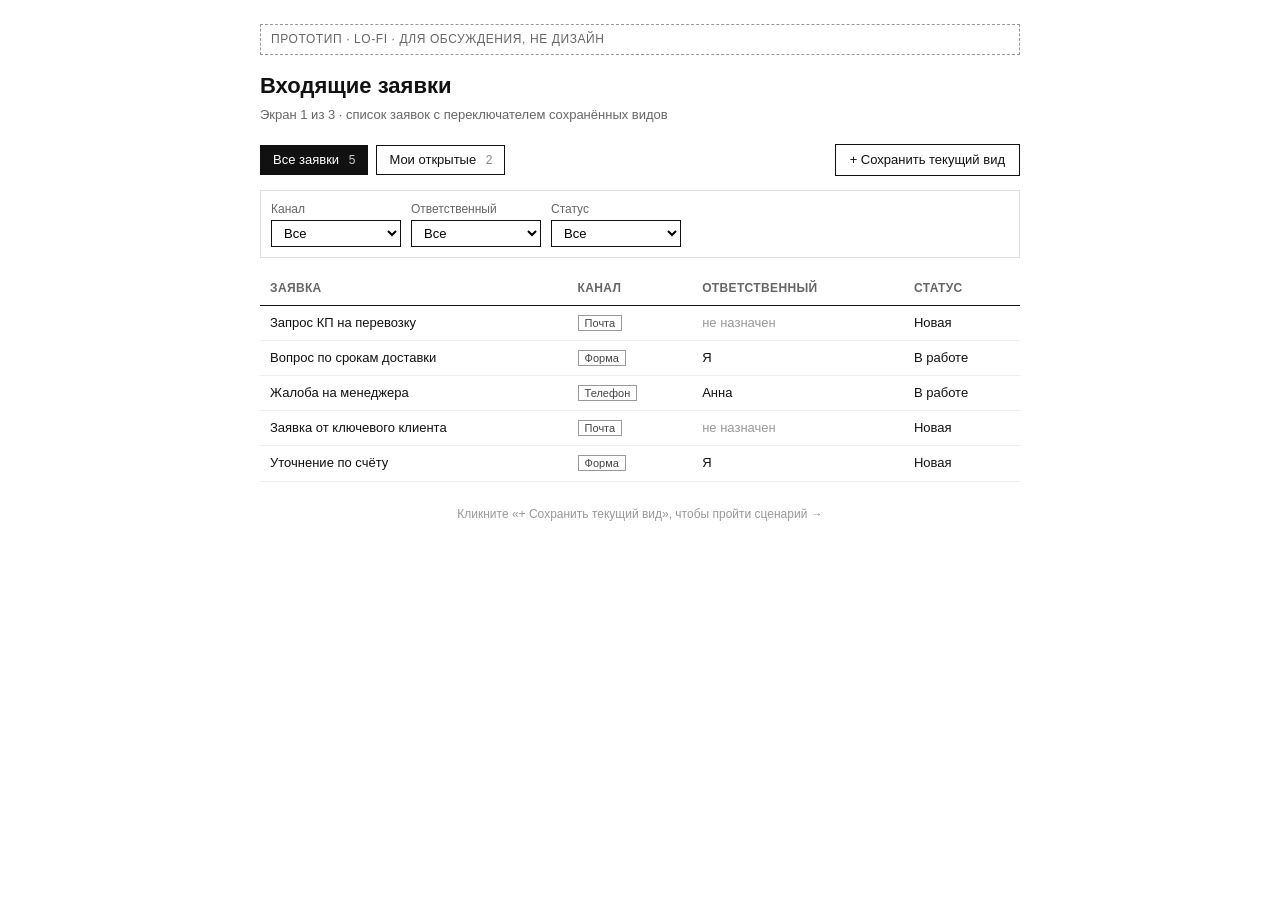
==== cases/D-feature-prototype/example/index.html @ c565ba01 "Add case D: feature idea -> spec + clickable lo-fi prototype Новый кейс D: из сырой идеи фичи сделат" ====
<!DOCTYPE html>
<html lang="ru">
<head>
  <meta charset="UTF-8">
  <meta name="viewport" content="width=device-width, initial-scale=1.0">
  <title>Прототип: входящие заявки — сохранённые виды</title>
  <link rel="stylesheet" href="style.css">
</head>
<body>
  <div class="proto-banner">Прототип · lo-fi · для обсуждения, не дизайн</div>
  <div class="wrap">
    <h1>Входящие заявки</h1>
    <p class="subtitle">Экран 1 из 3 · список заявок с переключателем сохранённых видов</p>

    <!-- Сохранённые виды -->
    <div class="views">
      <a class="view-chip active" href="index.html">Все заявки <span class="count">5</span></a>
      <a class="view-chip" href="index.html">Мои открытые <span class="count">2</span></a>
      <span class="spacer"></span>
      <a class="btn" href="save-view.html">+ Сохранить текущий вид</a>
    </div>

    <!-- Фильтры -->
    <div class="filters">
      <div>
        <label>Канал</label>
        <select class="select"><option>Все</option><option>Почта</option><option>Форма</option><option>Телефон</option></select>
      </div>
      <div>
        <label>Ответственный</label>
        <select class="select"><option>Все</option><option>Не назначен</option><option>Я</option></select>
      </div>
      <div>
        <label>Статус</label>
        <select class="select"><option>Все</option><option>Новая</option><option>В работе</option><option>Закрыта</option></select>
      </div>
    </div>

    <!-- Список -->
    <table>
      <thead>
        <tr><th>Заявка</th><th>Канал</th><th>Ответственный</th><th>Статус</th></tr>
      </thead>
      <tbody>
        <tr><td>Запрос КП на перевозку</td><td><span class="tag">Почта</span></td><td class="muted">не назначен</td><td>Новая</td></tr>
        <tr><td>Вопрос по срокам доставки</td><td><span class="tag">Форма</span></td><td>Я</td><td>В работе</td></tr>
        <tr><td>Жалоба на менеджера</td><td><span class="tag">Телефон</span></td><td>Анна</td><td>В работе</td></tr>
        <tr><td>Заявка от ключевого клиента</td><td><span class="tag">Почта</span></td><td class="muted">не назначен</td><td>Новая</td></tr>
        <tr><td>Уточнение по счёту</td><td><span class="tag">Форма</span></td><td>Я</td><td>Новая</td></tr>
      </tbody>
    </table>

    <p class="footer-hint">Кликните «+ Сохранить текущий вид», чтобы пройти сценарий →</p>
  </div>
</body>
</html>
---- cases/D-feature-prototype/example/style.css ----
/* Lo-fi черно-белый wireframe. Намеренно без цвета и украшений. */
* { box-sizing: border-box; }

body {
  font-family: Arial, Helvetica, sans-serif;
  color: #111;
  background: #fff;
  margin: 0;
  padding: 24px;
  line-height: 1.4;
}

.proto-banner {
  max-width: 760px;
  margin: 0 auto 16px;
  border: 1px dashed #999;
  padding: 6px 10px;
  font-size: 12px;
  color: #666;
  text-transform: uppercase;
  letter-spacing: 0.05em;
}

.wrap { max-width: 760px; margin: 0 auto; }

h1 { font-size: 22px; margin: 0 0 4px; }
.subtitle { color: #666; font-size: 13px; margin: 0 0 20px; }

/* Views bar */
.views { display: flex; gap: 8px; flex-wrap: wrap; align-items: center; margin-bottom: 14px; }
.view-chip {
  border: 1px solid #111;
  padding: 5px 12px;
  font-size: 13px;
  text-decoration: none;
  color: #111;
  background: #fff;
}
.view-chip.active { background: #111; color: #fff; }
.view-chip .count { color: #888; margin-left: 6px; font-size: 12px; }
.view-chip.active .count { color: #ccc; }

/* Filter row */
.filters {
  display: flex; gap: 10px; flex-wrap: wrap; align-items: center;
  border: 1px solid #ddd; padding: 10px; margin-bottom: 14px;
}
.filters label { font-size: 12px; color: #666; display: block; margin-bottom: 2px; }
.select {
  border: 1px solid #111; padding: 4px 8px; font-size: 13px; background: #fff; min-width: 130px;
}
.spacer { flex: 1; }

/* Buttons */
.btn {
  display: inline-block; border: 1px solid #111; background: #fff; color: #111;
  padding: 6px 14px; font-size: 13px; text-decoration: none; cursor: pointer;
}
.btn.primary { background: #111; color: #fff; }
.btn:focus { outline: 2px solid #111; }

/* List / table */
table { width: 100%; border-collapse: collapse; font-size: 13px; }
th, td { text-align: left; padding: 8px 10px; border-bottom: 1px solid #eee; }
th { border-bottom: 1px solid #111; font-size: 12px; color: #666; text-transform: uppercase; letter-spacing: 0.03em; }
.tag { border: 1px solid #999; padding: 1px 6px; font-size: 11px; color: #444; }
.muted { color: #999; }

/* Modal-ish form card */
.card {
  border: 1px solid #111; padding: 20px; max-width: 460px; margin: 0 auto;
}
.field { margin-bottom: 14px; }
.field label { display: block; font-size: 12px; color: #666; margin-bottom: 4px; }
.field input[type=text] { width: 100%; border: 1px solid #111; padding: 7px 9px; font-size: 14px; }
.captured { border: 1px dashed #999; padding: 10px; font-size: 13px; color: #444; }
.actions { display: flex; gap: 10px; margin-top: 8px; }

.note { border-left: 3px solid #111; padding: 8px 12px; font-size: 13px; margin-bottom: 14px; background: #f6f6f6; }
.footer-hint { color: #999; font-size: 12px; margin-top: 24px; text-align: center; }
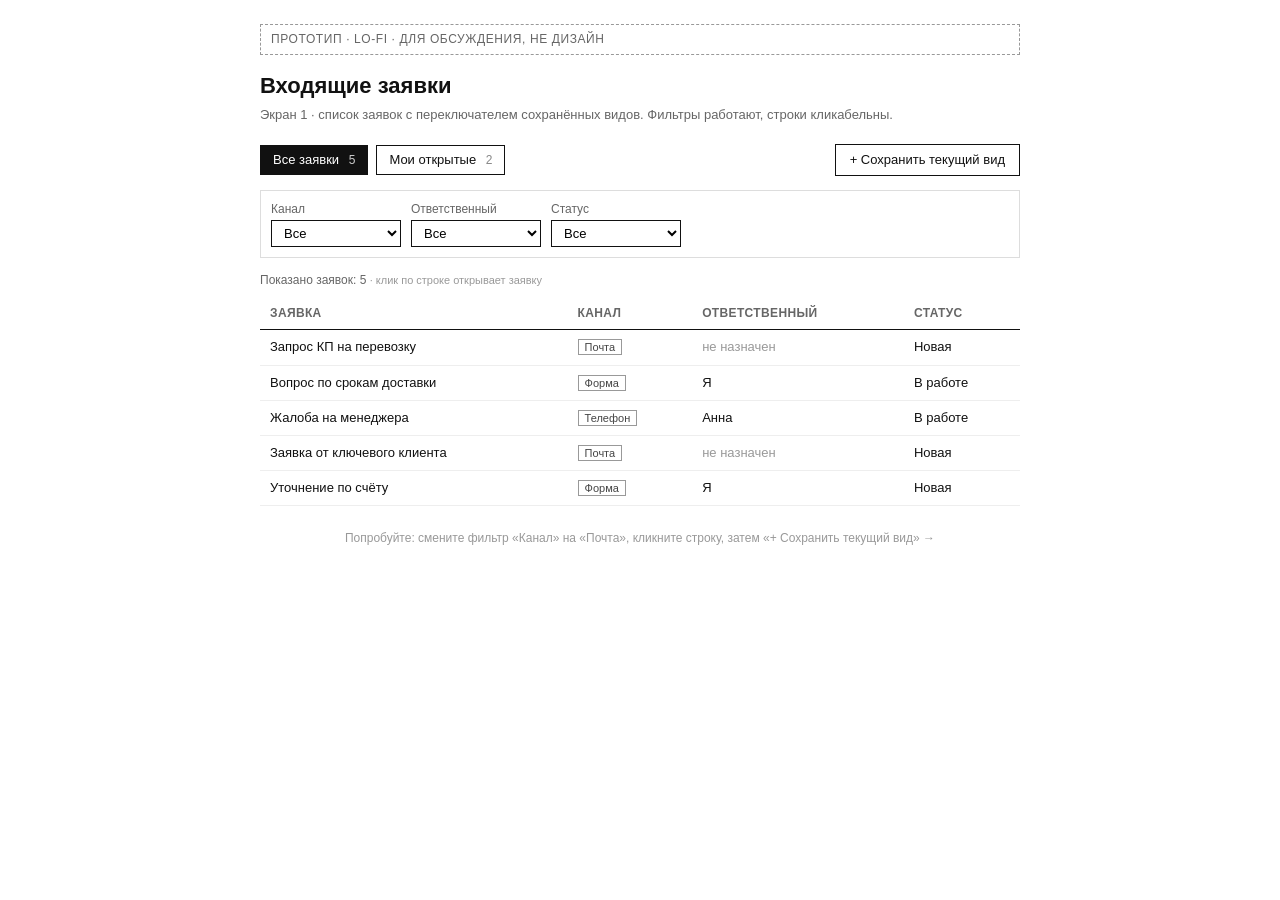
==== commit b5de97c4: "Make case D prototype fully clickable Фильтры теперь реально фильтруют список (+счётчик), строки зая" ====
--- a/cases/D-feature-prototype/example/index.html
+++ b/cases/D-feature-prototype/example/index.html
@@ -10,31 +10,33 @@
   <div class="proto-banner">Прототип · lo-fi · для обсуждения, не дизайн</div>
   <div class="wrap">
     <h1>Входящие заявки</h1>
-    <p class="subtitle">Экран 1 из 3 · список заявок с переключателем сохранённых видов</p>
+    <p class="subtitle">Экран 1 · список заявок с переключателем сохранённых видов. Фильтры работают, строки кликабельны.</p>
 
     <!-- Сохранённые виды -->
     <div class="views">
       <a class="view-chip active" href="index.html">Все заявки <span class="count">5</span></a>
-      <a class="view-chip" href="index.html">Мои открытые <span class="count">2</span></a>
+      <a class="view-chip" href="my-open.html">Мои открытые <span class="count">2</span></a>
       <span class="spacer"></span>
       <a class="btn" href="save-view.html">+ Сохранить текущий вид</a>
     </div>
 
-    <!-- Фильтры -->
+    <!-- Фильтры (работают через proto.js) -->
     <div class="filters">
       <div>
         <label>Канал</label>
-        <select class="select"><option>Все</option><option>Почта</option><option>Форма</option><option>Телефон</option></select>
+        <select class="select" id="f-channel"><option>Все</option><option>Почта</option><option>Форма</option><option>Телефон</option></select>
       </div>
       <div>
         <label>Ответственный</label>
-        <select class="select"><option>Все</option><option>Не назначен</option><option>Я</option></select>
+        <select class="select" id="f-owner"><option>Все</option><option>Не назначен</option><option>Я</option></select>
       </div>
       <div>
         <label>Статус</label>
-        <select class="select"><option>Все</option><option>Новая</option><option>В работе</option><option>Закрыта</option></select>
+        <select class="select" id="f-status"><option>Все</option><option>Новая</option><option>В работе</option><option>Закрыта</option></select>
       </div>
     </div>
+
+    <p class="result-count">Показано заявок: <span id="result-count">5</span> <span class="open-hint">· клик по строке открывает заявку</span></p>
 
     <!-- Список -->
     <table>
@@ -42,15 +44,21 @@
         <tr><th>Заявка</th><th>Канал</th><th>Ответственный</th><th>Статус</th></tr>
       </thead>
       <tbody>
-        <tr><td>Запрос КП на перевозку</td><td><span class="tag">Почта</span></td><td class="muted">не назначен</td><td>Новая</td></tr>
-        <tr><td>Вопрос по срокам доставки</td><td><span class="tag">Форма</span></td><td>Я</td><td>В работе</td></tr>
-        <tr><td>Жалоба на менеджера</td><td><span class="tag">Телефон</span></td><td>Анна</td><td>В работе</td></tr>
-        <tr><td>Заявка от ключевого клиента</td><td><span class="tag">Почта</span></td><td class="muted">не назначен</td><td>Новая</td></tr>
-        <tr><td>Уточнение по счёту</td><td><span class="tag">Форма</span></td><td>Я</td><td>Новая</td></tr>
+        <tr data-href="request.html" data-channel="Почта" data-owner="Не назначен" data-status="Новая">
+          <td>Запрос КП на перевозку</td><td><span class="tag">Почта</span></td><td class="muted">не назначен</td><td>Новая</td></tr>
+        <tr data-href="request.html" data-channel="Форма" data-owner="Я" data-status="В работе">
+          <td>Вопрос по срокам доставки</td><td><span class="tag">Форма</span></td><td>Я</td><td>В работе</td></tr>
+        <tr data-href="request.html" data-channel="Телефон" data-owner="Анна" data-status="В работе">
+          <td>Жалоба на менеджера</td><td><span class="tag">Телефон</span></td><td>Анна</td><td>В работе</td></tr>
+        <tr data-href="request.html" data-channel="Почта" data-owner="Не назначен" data-status="Новая">
+          <td>Заявка от ключевого клиента</td><td><span class="tag">Почта</span></td><td class="muted">не назначен</td><td>Новая</td></tr>
+        <tr data-href="request.html" data-channel="Форма" data-owner="Я" data-status="Новая">
+          <td>Уточнение по счёту</td><td><span class="tag">Форма</span></td><td>Я</td><td>Новая</td></tr>
       </tbody>
     </table>
 
-    <p class="footer-hint">Кликните «+ Сохранить текущий вид», чтобы пройти сценарий →</p>
+    <p class="footer-hint">Попробуйте: смените фильтр «Канал» на «Почта», кликните строку, затем «+ Сохранить текущий вид» →</p>
   </div>
+  <script src="proto.js"></script>
 </body>
 </html>
--- a/cases/D-feature-prototype/example/style.css
+++ b/cases/D-feature-prototype/example/style.css
@@ -65,6 +65,10 @@
 th { border-bottom: 1px solid #111; font-size: 12px; color: #666; text-transform: uppercase; letter-spacing: 0.03em; }
 .tag { border: 1px solid #999; padding: 1px 6px; font-size: 11px; color: #444; }
 .muted { color: #999; }
+tbody tr[data-href] { cursor: pointer; }
+tbody tr[data-href]:hover { background: #f2f2f2; }
+.result-count { font-size: 12px; color: #666; margin: 0 0 8px; }
+.open-hint { font-size: 11px; color: #999; }
 
 /* Modal-ish form card */
 .card {
